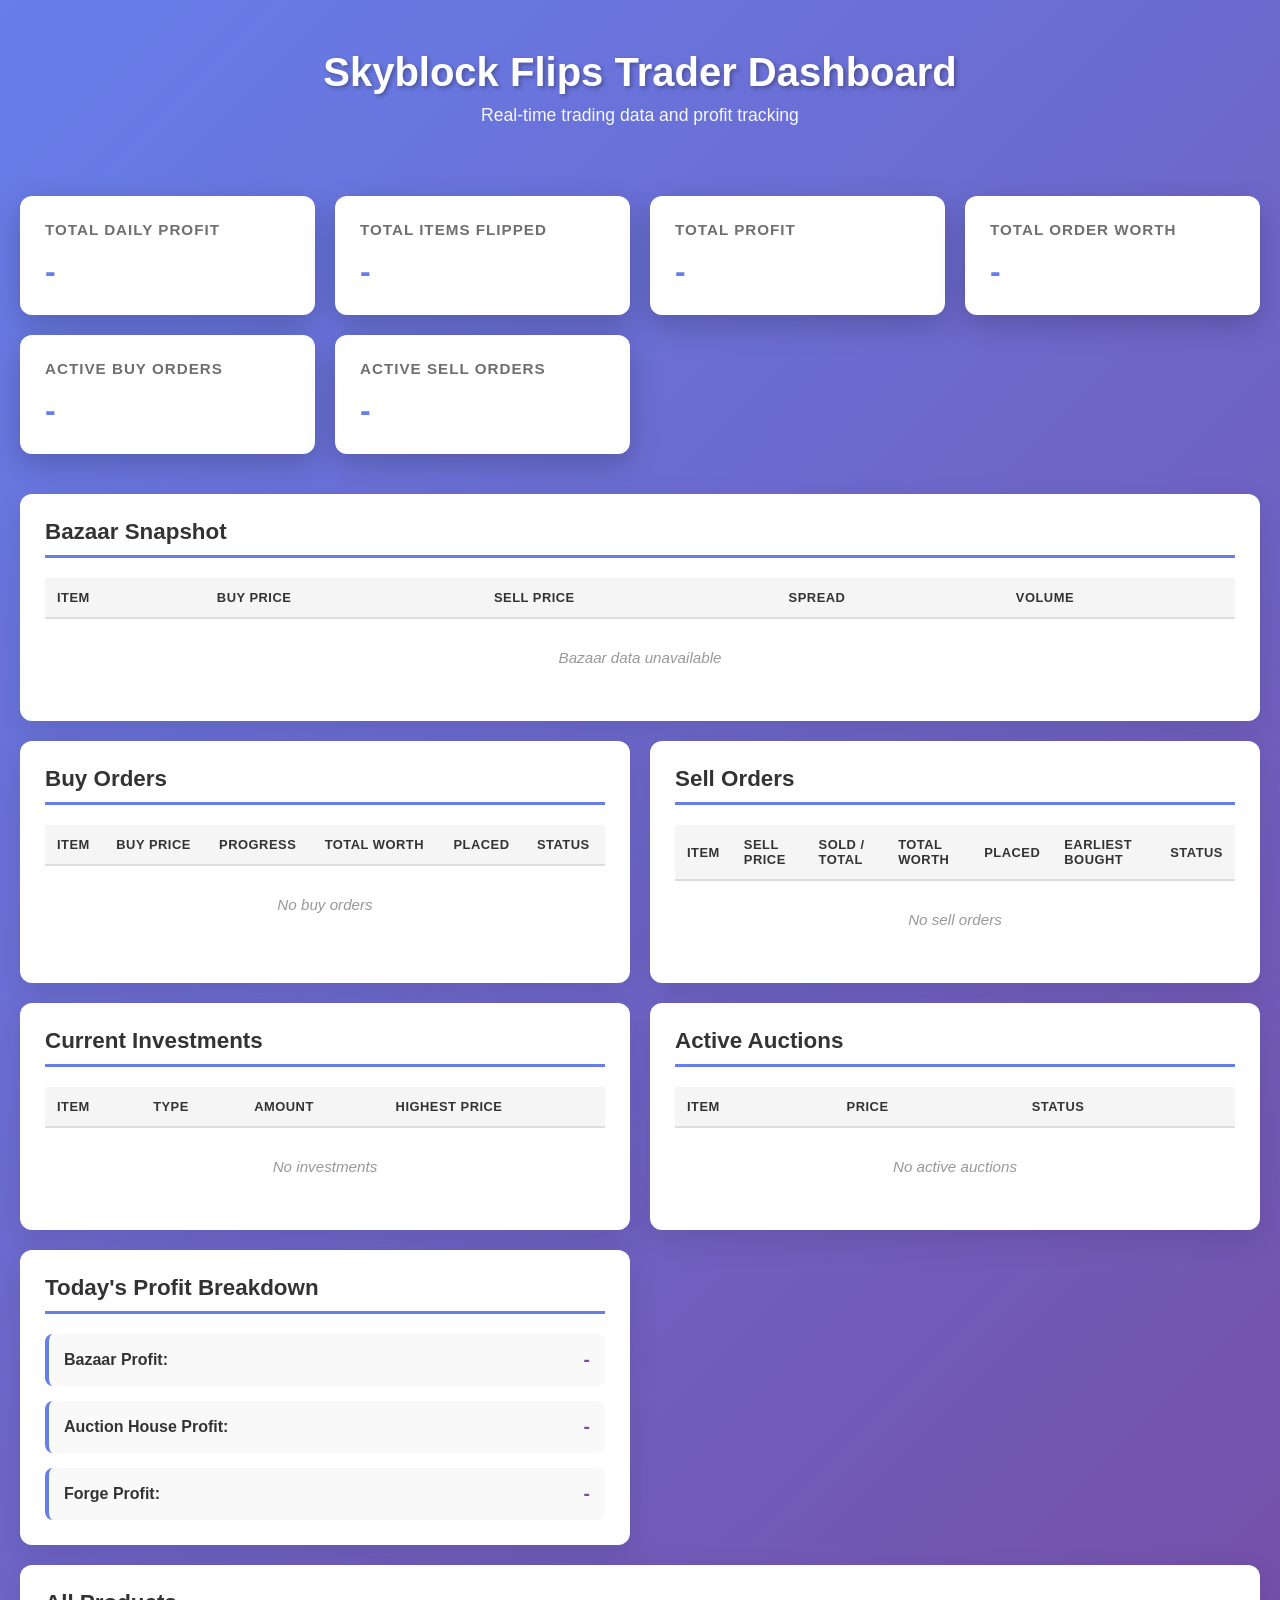
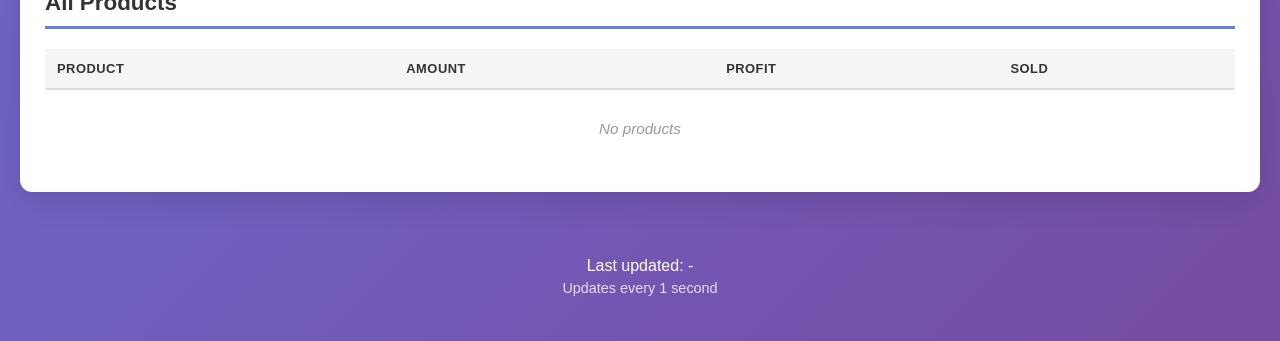
==== frontend/index.html @ bc02139c "Disabled the http-client, not sure what it does yet Updated the produt list to be more accurate Chan" ====
<!DOCTYPE html>
<html lang="en">
<head>
    <meta charset="UTF-8">
    <meta name="viewport" content="width=device-width, initial-scale=1.0">
    <title>Skyblock Flips - Trader Dashboard</title>
    <link rel="stylesheet" href="style.css">
</head>
<body>
    <div class="container">
        <header>
            <h1>Skyblock Flips Trader Dashboard</h1>
            <p class="subtitle">Real-time trading data and profit tracking</p>
        </header>

        <div class="stats-grid">
            <div class="stat-card">
                <h3>Total Daily Profit</h3>
                <p class="stat-value" id="totalDailyProfit">-</p>
            </div>
            <div class="stat-card">
                <h3>Total Items Flipped</h3>
                <p class="stat-value" id="totalFlipped">-</p>
            </div>
            <div class="stat-card">
                <h3>Total Profit</h3>
                <p class="stat-value" id="totalProfit">-</p>
            </div>
            <div class="stat-card">
                <h3>Total Order Worth</h3>
                <p class="stat-value" id="totalOrderWorth">-</p>
            </div>
            <div class="stat-card">
                <h3>Active Buy Orders</h3>
                <p class="stat-value" id="activeBuyOrders">-</p>
            </div>
            <div class="stat-card">
                <h3>Active Sell Orders</h3>
                <p class="stat-value" id="activeSellOrders">-</p>
            </div>
        </div>

        <section class="dashboard-section full-width bazaar-snapshot-section">
            <h2>Bazaar Snapshot</h2>
            <div class="table-container">
                <table id="bazaarSnapshotTable">
                    <thead>
                        <tr>
                            <th>Item</th>
                            <th>Buy Price</th>
                            <th>Sell Price</th>
                            <th>Spread</th>
                            <th>Volume</th>
                        </tr>
                    </thead>
                    <tbody id="bazaarSnapshotBody">
                        <tr><td colspan="5" class="empty">Bazaar data unavailable</td></tr>
                    </tbody>
                </table>
            </div>
        </section>

        <div class="dashboard-grid">
            <!-- Buy Orders Section -->
            <section class="dashboard-section">
                <h2>Buy Orders</h2>
                <div class="table-container">
                    <table id="buyOrdersTable">
                        <thead>
                            <tr>
                                <th>Item</th>
                                <th>Buy Price</th>
                                <th>Progress</th>
                                <th>Total Worth</th>
                                <th>Placed</th>
                                <th>Status</th>
                            </tr>
                        </thead>
                        <tbody id="buyOrdersBody">
                            <tr><td colspan="6" class="empty">No buy orders</td></tr>
                        </tbody>
                    </table>
                </div>
            </section>

            <!-- Sell Orders Section -->
            <section class="dashboard-section">
                <h2>Sell Orders</h2>
                <div class="table-container">
                    <table id="sellOrdersTable">
                        <thead>
                            <tr>
                                <th>Item</th>
                                <th>Sell Price</th>
                                <th>Sold / Total</th>
                                <th>Total Worth</th>
                                <th>Placed</th>
                                <th>Earliest Bought</th>
                                <th>Status</th>
                            </tr>
                        </thead>
                        <tbody id="sellOrdersBody">
                            <tr><td colspan="7" class="empty">No sell orders</td></tr>
                        </tbody>
                    </table>
                </div>
            </section>

            <!-- Investments Section -->
            <section class="dashboard-section">
                <h2>Current Investments</h2>
                <div class="table-container">
                    <table id="investmentsTable">
                        <thead>
                            <tr>
                                <th>Item</th>
                                <th>Type</th>
                                <th>Amount</th>
                                <th>Highest Price</th>
                            </tr>
                        </thead>
                        <tbody id="investmentsBody">
                            <tr><td colspan="4" class="empty">No investments</td></tr>
                        </tbody>
                    </table>
                </div>
            </section>

            <!-- Active Auctions Section -->
            <section class="dashboard-section">
                <h2>Active Auctions</h2>
                <div class="table-container">
                    <table id="auctionsTable">
                        <thead>
                            <tr>
                                <th>Item</th>
                                <th>Price</th>
                                <th>Status</th>
                            </tr>
                        </thead>
                        <tbody id="auctionsBody">
                            <tr><td colspan="3" class="empty">No active auctions</td></tr>
                        </tbody>
                    </table>
                </div>
            </section>

            <!-- Daily Profits Section -->
            <section class="dashboard-section">
                <h2>Today's Profit Breakdown</h2>
                <div class="profit-breakdown">
                    <div class="profit-item">
                        <span class="label">Bazaar Profit:</span>
                        <span class="value" id="bazaarProfit">-</span>
                    </div>
                    <div class="profit-item">
                        <span class="label">Auction House Profit:</span>
                        <span class="value" id="auctionProfit">-</span>
                    </div>
                    <div class="profit-item">
                        <span class="label">Forge Profit:</span>
                        <span class="value" id="forgeProfit">-</span>
                    </div>
                </div>
            </section>

            <!-- All Products Section -->
            <section class="dashboard-section full-width">
                <h2>All Products</h2>
                <div class="table-container">
                    <table id="productsTable">
                        <thead>
                            <tr>
                                <th>Product</th>
                                <th>Amount</th>
                                <th>Profit</th>
                                <th>Sold</th>
                            </tr>
                        </thead>
                        <tbody id="productsBody">
                            <tr><td colspan="4" class="empty">No products</td></tr>
                        </tbody>
                    </table>
                </div>
            </section>
        </div>

        <footer>
            <p>Last updated: <span id="lastUpdate">-</span></p>
            <p class="update-info">Updates every 1 second</p>
        </footer>
    </div>

    <script src="script.js"></script>
</body>
</html>
---- frontend/style.css ----
* {
    margin: 0;
    padding: 0;
    box-sizing: border-box;
}

body {
    font-family: 'Segoe UI', Tahoma, Geneva, Verdana, sans-serif;
    background: linear-gradient(135deg, #667eea 0%, #764ba2 100%);
    min-height: 100vh;
    padding: 20px;
}

.container {
    max-width: 1400px;
    margin: 0 auto;
}

header {
    text-align: center;
    color: white;
    margin-bottom: 40px;
    padding: 30px 0;
}

header h1 {
    font-size: 2.5em;
    margin-bottom: 10px;
    text-shadow: 2px 2px 4px rgba(0, 0, 0, 0.3);
}

.subtitle {
    font-size: 1.1em;
    opacity: 0.95;
}

/* Stats Grid */
.stats-grid {
    display: grid;
    grid-template-columns: repeat(auto-fit, minmax(250px, 1fr));
    gap: 20px;
    margin-bottom: 40px;
}

.stat-card {
    background: white;
    border-radius: 12px;
    padding: 25px;
    box-shadow: 0 10px 30px rgba(0, 0, 0, 0.2);
    transition: transform 0.3s ease, box-shadow 0.3s ease;
}

.stat-card:hover {
    transform: translateY(-5px);
    box-shadow: 0 15px 40px rgba(0, 0, 0, 0.3);
}

.stat-card h3 {
    color: #333;
    font-size: 0.95em;
    text-transform: uppercase;
    letter-spacing: 1px;
    margin-bottom: 15px;
    opacity: 0.7;
}

.stat-value {
    font-size: 2em;
    font-weight: bold;
    color: #667eea;
}

/* Dashboard Grid */
.dashboard-grid {
    display: grid;
    grid-template-columns: repeat(auto-fit, minmax(500px, 1fr));
    gap: 20px;
    margin-bottom: 40px;
}

.dashboard-section {
    background: white;
    border-radius: 12px;
    padding: 25px;
    box-shadow: 0 10px 30px rgba(0, 0, 0, 0.1);
}

.dashboard-section.full-width {
    grid-column: 1 / -1;
}

.bazaar-snapshot-section {
    margin-bottom: 20px;
}

.dashboard-section h2 {
    color: #333;
    margin-bottom: 20px;
    font-size: 1.4em;
    border-bottom: 3px solid #667eea;
    padding-bottom: 10px;
}

/* Tables */
.table-container {
    overflow-x: auto;
}

table {
    width: 100%;
    border-collapse: collapse;
    font-size: 0.95em;
}

thead {
    background: #f5f5f5;
    border-bottom: 2px solid #ddd;
}

th {
    padding: 12px;
    text-align: left;
    font-weight: 600;
    color: #333;
    text-transform: uppercase;
    font-size: 0.85em;
    letter-spacing: 0.5px;
}

td {
    padding: 12px;
    border-bottom: 1px solid #eee;
    color: #555;
}

.sell-order-row td:first-child {
    white-space: nowrap;
}

.expand-button {
    border: none;
    background: #eef2ff;
    color: #3f51b5;
    border-radius: 999px;
    width: 28px;
    height: 28px;
    margin-right: 8px;
    cursor: pointer;
    font-size: 0.95em;
    line-height: 1;
    vertical-align: middle;
}

.sell-order-details-row td {
    background: #fafafa;
    padding: 0 12px 16px;
}

.sell-order-details {
    border: 1px solid #e6e6e6;
    border-radius: 10px;
    padding: 16px;
    margin-top: 8px;
    background: white;
}

.sell-order-details h4 {
    margin-bottom: 12px;
    color: #333;
    font-size: 1em;
}

.sub-orders-table {
    width: 100%;
    border-collapse: collapse;
    font-size: 0.9em;
}

.sub-orders-table th {
    background: #f5f5f5;
}

.sub-orders-table td,
.sub-orders-table th {
    padding: 10px;
    border-bottom: 1px solid #eee;
}

.sub-orders-table tbody tr:hover {
    background: #fcfcfc;
}

tbody tr:hover {
    background: #f9f9f9;
}

tbody tr:last-child td {
    border-bottom: none;
}

td.empty {
    text-align: center;
    color: #999;
    font-style: italic;
    padding: 30px 12px;
}

/* Profit Breakdown */
.profit-breakdown {
    display: flex;
    flex-direction: column;
    gap: 15px;
}

.profit-item {
    display: flex;
    justify-content: space-between;
    align-items: center;
    padding: 15px;
    background: #f9f9f9;
    border-radius: 8px;
    border-left: 4px solid #667eea;
}

.profit-item .label {
    font-weight: 600;
    color: #333;
}

.profit-item .value {
    font-size: 1.2em;
    font-weight: bold;
    color: #764ba2;
}

/* Footer */
footer {
    text-align: center;
    color: white;
    padding: 20px;
    margin-top: 40px;
}

footer p {
    margin: 5px 0;
}

.update-info {
    font-size: 0.9em;
    opacity: 0.8;
}

/* Responsive Design */
@media (max-width: 768px) {
    header h1 {
        font-size: 1.8em;
    }

    .dashboard-grid {
        grid-template-columns: 1fr;
    }

    .stats-grid {
        grid-template-columns: 1fr;
    }

    table {
        font-size: 0.85em;
    }

    th, td {
        padding: 8px;
    }

    .profit-item {
        flex-direction: column;
        align-items: flex-start;
        gap: 8px;
    }
}

/* Status Badges */
.status-badge {
    display: inline-block;
    padding: 4px 12px;
    border-radius: 20px;
    font-size: 0.85em;
    font-weight: 600;
}

.status-filled {
    background: #4caf50;
    color: white;
}

.status-partial {
    background: #ff9800;
    color: white;
}

.status-pending {
    background: #2196f3;
    color: white;
}

.status-claimed {
    background: #9e9e9e;
    color: white;
}

.status-active {
    background: #ff9800;
    color: white;
}

.status-filled {
    background: #4caf50;
    color: white;
}

/* Number Formatting */
.profit-positive {
    color: #4caf50;
    font-weight: bold;
}

.profit-negative {
    color: #f44336;
    font-weight: bold;
}
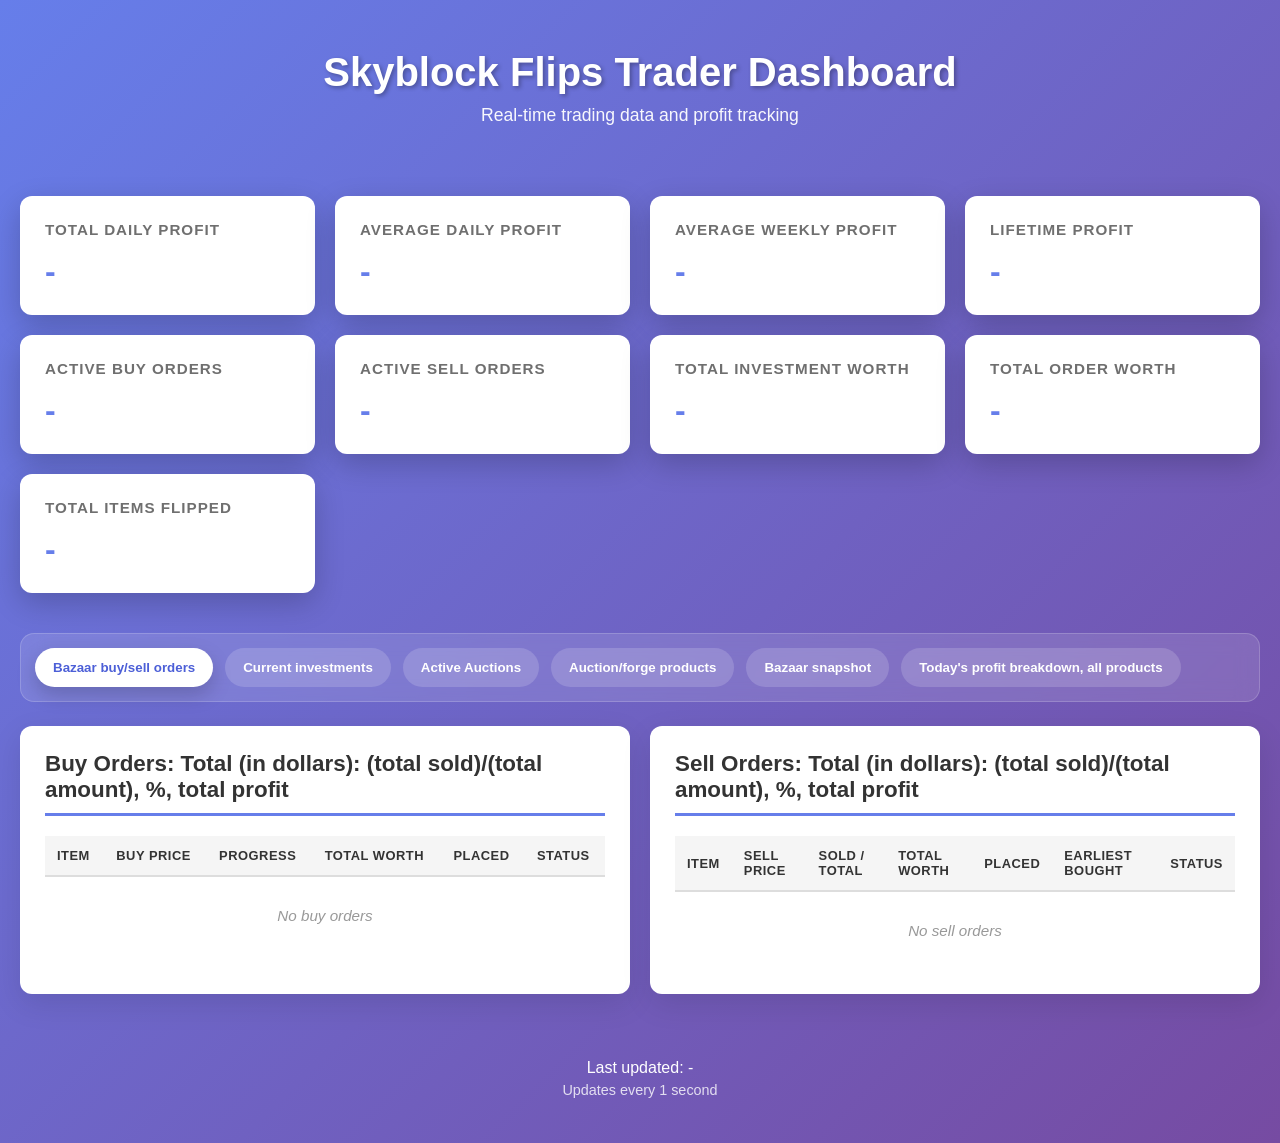
==== commit 277b848a: "Fixed the finding for a sell order upon claiming Added a new place to track Auction house Added new " ====
--- a/frontend/index.html
+++ b/frontend/index.html
@@ -19,28 +19,49 @@
                 <p class="stat-value" id="totalDailyProfit">-</p>
             </div>
             <div class="stat-card">
+                <h3>Average Daily Profit</h3>
+                <p class="stat-value" id="averageDailyProfit">-</p>
+            </div>
+            <div class="stat-card">
+                <h3>Average Weekly Profit</h3>
+                <p class="stat-value" id="averageWeeklyProfit">-</p>
+            </div>
+            <div class="stat-card">
+                <h3>Lifetime Profit</h3>
+                <p class="stat-value" id="lifetimeProfit">-</p>
+            </div>
+            <div class="stat-card">
+                <h3>Active Buy Orders</h3>
+                <p class="stat-value" id="activeBuyOrders">-</p>
+            </div>
+            <div class="stat-card">
+                <h3>Active Sell Orders</h3>
+                <p class="stat-value" id="activeSellOrders">-</p>
+            </div>
+            <div class="stat-card">
+                <h3>Total Investment Worth</h3>
+                <p class="stat-value" id="totalInvestmentWorth">-</p>
+            </div>
+            <div class="stat-card">
+                <h3>Total Order Worth</h3>
+                <p class="stat-value" id="totalOrderWorth">-</p>
+            </div>
+            <div class="stat-card">
                 <h3>Total Items Flipped</h3>
                 <p class="stat-value" id="totalFlipped">-</p>
             </div>
-            <div class="stat-card">
-                <h3>Total Profit</h3>
-                <p class="stat-value" id="totalProfit">-</p>
-            </div>
-            <div class="stat-card">
-                <h3>Total Order Worth</h3>
-                <p class="stat-value" id="totalOrderWorth">-</p>
-            </div>
-            <div class="stat-card">
-                <h3>Active Buy Orders</h3>
-                <p class="stat-value" id="activeBuyOrders">-</p>
-            </div>
-            <div class="stat-card">
-                <h3>Active Sell Orders</h3>
-                <p class="stat-value" id="activeSellOrders">-</p>
-            </div>
         </div>
 
-        <section class="dashboard-section full-width bazaar-snapshot-section">
+        <div class="tab-bar" role="tablist" aria-label="Dashboard sections">
+            <button class="tab-button active" type="button" data-tab-target="bazaar-orders">Bazaar buy/sell orders</button>
+            <button class="tab-button" type="button" data-tab-target="investments">Current investments</button>
+            <button class="tab-button" type="button" data-tab-target="auctions">Active Auctions</button>
+            <button class="tab-button" type="button" data-tab-target="crafts">Auction/forge products</button>
+            <button class="tab-button" type="button" data-tab-target="snapshot">Bazaar snapshot</button>
+            <button class="tab-button" type="button" data-tab-target="profits">Today's profit breakdown, all products</button>
+        </div>
+
+        <section class="dashboard-section full-width bazaar-snapshot-section tab-panel active" data-tab-group="snapshot">
             <h2>Bazaar Snapshot</h2>
             <div class="table-container">
                 <table id="bazaarSnapshotTable">
@@ -62,8 +83,8 @@
 
         <div class="dashboard-grid">
             <!-- Buy Orders Section -->
-            <section class="dashboard-section">
-                <h2>Buy Orders</h2>
+            <section class="dashboard-section tab-panel active" data-tab-group="bazaar-orders">
+                <h2 id="buyOrdersTitle">Buy Orders: Total (in dollars): (total sold)/(total amount), %, total profit</h2>
                 <div class="table-container">
                     <table id="buyOrdersTable">
                         <thead>
@@ -84,8 +105,8 @@
             </section>
 
             <!-- Sell Orders Section -->
-            <section class="dashboard-section">
-                <h2>Sell Orders</h2>
+            <section class="dashboard-section tab-panel active" data-tab-group="bazaar-orders">
+                <h2 id="sellOrdersTitle">Sell Orders: Total (in dollars): (total sold)/(total amount), %, total profit</h2>
                 <div class="table-container">
                     <table id="sellOrdersTable">
                         <thead>
@@ -107,7 +128,7 @@
             </section>
 
             <!-- Investments Section -->
-            <section class="dashboard-section">
+            <section class="dashboard-section tab-panel" data-tab-group="investments">
                 <h2>Current Investments</h2>
                 <div class="table-container">
                     <table id="investmentsTable">
@@ -117,17 +138,21 @@
                                 <th>Type</th>
                                 <th>Amount</th>
                                 <th>Highest Price</th>
+                                <th>Current Sell Price</th>
+                                <th>Margin</th>
+                                <th>Current Profit</th>
+                                <th>Date Bought</th>
                             </tr>
                         </thead>
                         <tbody id="investmentsBody">
-                            <tr><td colspan="4" class="empty">No investments</td></tr>
+                            <tr><td colspan="8" class="empty">No investments</td></tr>
                         </tbody>
                     </table>
                 </div>
             </section>
 
             <!-- Active Auctions Section -->
-            <section class="dashboard-section">
+            <section class="dashboard-section tab-panel" data-tab-group="auctions">
                 <h2>Active Auctions</h2>
                 <div class="table-container">
                     <table id="auctionsTable">
@@ -145,8 +170,51 @@
                 </div>
             </section>
 
+            <!-- Auction Crafting Section -->
+            <section class="dashboard-section full-width tab-panel" data-tab-group="crafts">
+                <h2>Auction Products</h2>
+                <div class="table-container">
+                    <table id="auctionCraftsTable">
+                        <thead>
+                            <tr>
+                                <th>Item</th>
+                                <th>Buy Order (Insta Buy)</th>
+                                <th>Have Mats</th>
+                                <th>Market Value</th>
+                                <th>Margin</th>
+                            </tr>
+                        </thead>
+                        <tbody id="auctionCraftsBody">
+                            <tr><td colspan="7" class="empty">No auction products</td></tr>
+                        </tbody>
+                    </table>
+                </div>
+            </section>
+
+            <!-- Forge Crafting Section -->
+            <section class="dashboard-section full-width tab-panel" data-tab-group="crafts">
+                <h2>Forge Products</h2>
+                <div class="table-container">
+                    <table id="forgeCraftsTable">
+                        <thead>
+                            <tr>
+                                <th>Item</th>
+                                <th>Buy Order (Insta Buy)</th>
+                                <th>Have Mats</th>
+                                <th>Market Value</th>
+                                <th>Craft Time</th>
+                                <th>Margin</th>
+                            </tr>
+                        </thead>
+                        <tbody id="forgeCraftsBody">
+                            <tr><td colspan="7" class="empty">No forge products</td></tr>
+                        </tbody>
+                    </table>
+                </div>
+            </section>
+
             <!-- Daily Profits Section -->
-            <section class="dashboard-section">
+            <section class="dashboard-section tab-panel" data-tab-group="profits">
                 <h2>Today's Profit Breakdown</h2>
                 <div class="profit-breakdown">
                     <div class="profit-item">
@@ -165,7 +233,7 @@
             </section>
 
             <!-- All Products Section -->
-            <section class="dashboard-section full-width">
+            <section class="dashboard-section full-width tab-panel" data-tab-group="profits">
                 <h2>All Products</h2>
                 <div class="table-container">
                     <table id="productsTable">
--- a/frontend/style.css
+++ b/frontend/style.css
@@ -328,3 +328,62 @@
     color: #f44336;
     font-weight: bold;
 }
+
+.tab-bar {
+    display: flex;
+    flex-wrap: wrap;
+    gap: 12px;
+    margin: 0 0 24px;
+    padding: 14px;
+    background: rgba(255, 255, 255, 0.12);
+    border: 1px solid rgba(255, 255, 255, 0.18);
+    border-radius: 14px;
+    backdrop-filter: blur(10px);
+}
+
+.tab-button {
+    appearance: none;
+    border: none;
+    border-radius: 999px;
+    padding: 12px 18px;
+    background: rgba(255, 255, 255, 0.16);
+    color: white;
+    font-weight: 600;
+    cursor: pointer;
+    transition: transform 0.2s ease, background 0.2s ease, box-shadow 0.2s ease;
+}
+
+.tab-button:hover {
+    transform: translateY(-1px);
+    background: rgba(255, 255, 255, 0.24);
+}
+
+.tab-button.active {
+    background: white;
+    color: #4c5fd7;
+    box-shadow: 0 8px 20px rgba(0, 0, 0, 0.18);
+}
+
+.tab-panel {
+    display: none;
+}
+
+.tab-panel.active {
+    display: block;
+}
+
+.tab-panel.active.dashboard-section.full-width,
+.tab-panel.active.dashboard-section {
+    display: block;
+}
+
+@media (max-width: 768px) {
+    .tab-bar {
+        padding: 12px;
+    }
+
+    .tab-button {
+        width: 100%;
+        text-align: center;
+    }
+}
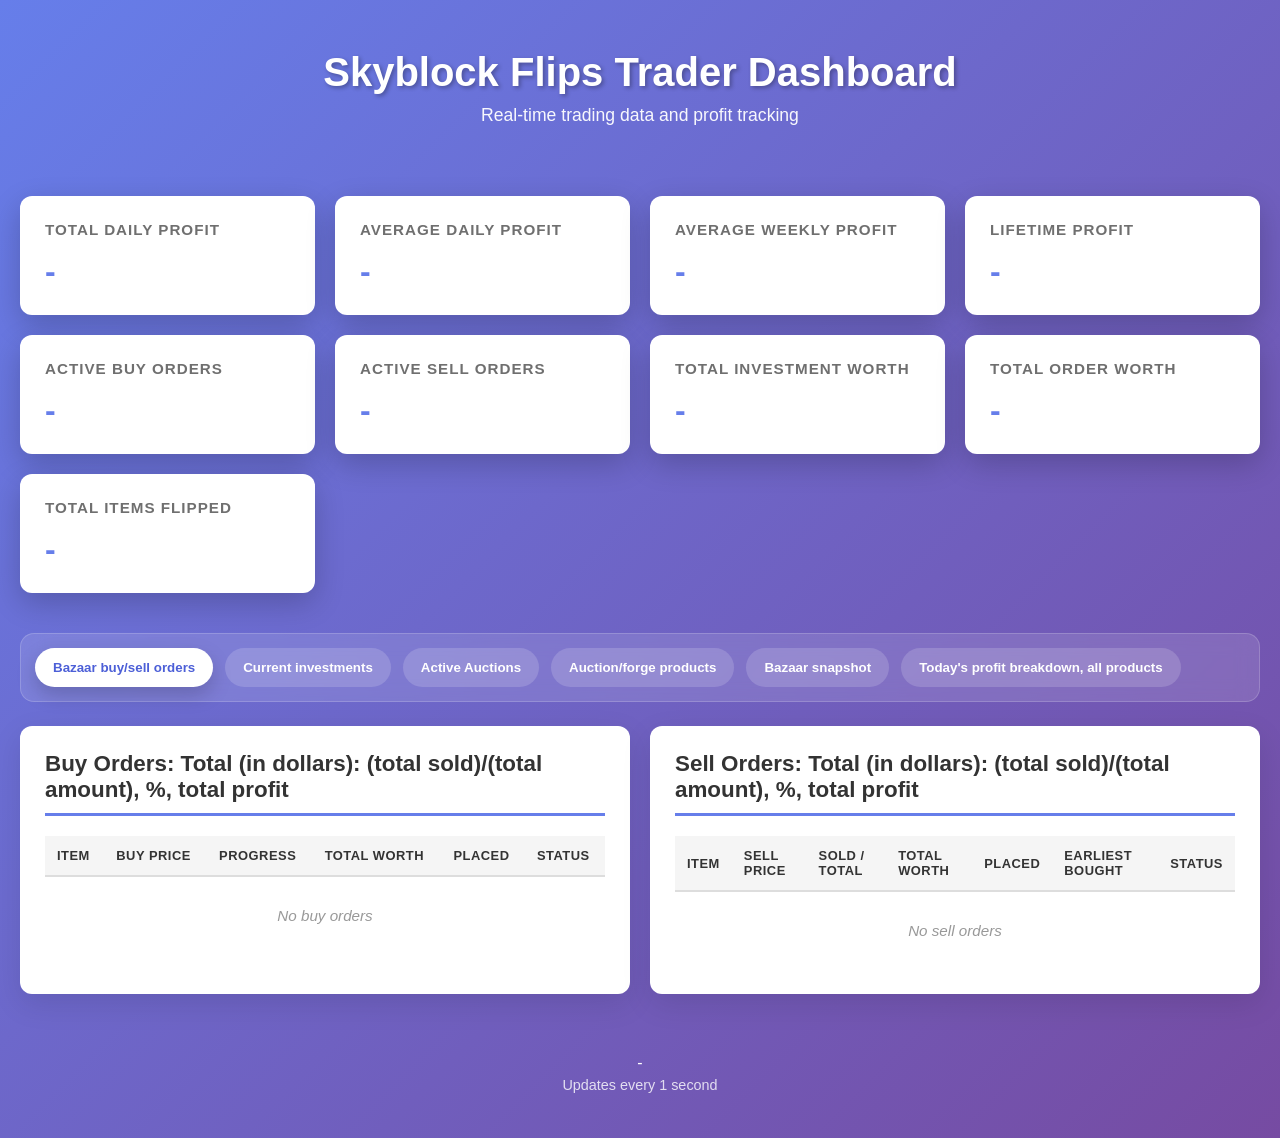
==== commit 76704e1d: "Changed how investments calc sell price for the tile Last updatd now includes bz and ah time updates" ====
--- a/frontend/index.html
+++ b/frontend/index.html
@@ -127,11 +127,11 @@
                 </div>
             </section>
 
-            <!-- Investments Section -->
+            <!-- Short-term Investments Section -->
             <section class="dashboard-section tab-panel" data-tab-group="investments">
-                <h2>Current Investments</h2>
-                <div class="table-container">
-                    <table id="investmentsTable">
+                <h2>Current Investments (Short-term)</h2>
+                <div class="table-container">
+                    <table id="shortermInvestmentsTable">
                         <thead>
                             <tr>
                                 <th>Item</th>
@@ -144,7 +144,31 @@
                                 <th>Date Bought</th>
                             </tr>
                         </thead>
-                        <tbody id="investmentsBody">
+                        <tbody id="shorttermInvestmentsBody">
+                            <tr><td colspan="8" class="empty">No investments</td></tr>
+                        </tbody>
+                    </table>
+                </div>
+            </section>
+
+            <!-- Long-term Investments Section -->
+            <section class="dashboard-section tab-panel" data-tab-group="investments">
+                <h2>Current Investments (Long-term)</h2>
+                <div class="table-container">
+                    <table id="longtermInvestmentsTable">
+                        <thead>
+                            <tr>
+                                <th>Item</th>
+                                <th>Type</th>
+                                <th>Amount</th>
+                                <th>Highest Price</th>
+                                <th>Current Sell Price</th>
+                                <th>Margin</th>
+                                <th>Current Profit</th>
+                                <th>Date Bought</th>
+                            </tr>
+                        </thead>
+                        <tbody id="longtermInvestmentsBody">
                             <tr><td colspan="8" class="empty">No investments</td></tr>
                         </tbody>
                     </table>
@@ -159,12 +183,15 @@
                         <thead>
                             <tr>
                                 <th>Item</th>
-                                <th>Price</th>
+                                <th>Current lBin</th>
+                                <th>Price Selling</th>
+                                <th>Cost</th>
+                                <th>Profit</th>
                                 <th>Status</th>
                             </tr>
                         </thead>
                         <tbody id="auctionsBody">
-                            <tr><td colspan="3" class="empty">No active auctions</td></tr>
+                            <tr><td colspan="6" class="empty">No active auctions</td></tr>
                         </tbody>
                     </table>
                 </div>
@@ -185,7 +212,7 @@
                             </tr>
                         </thead>
                         <tbody id="auctionCraftsBody">
-                            <tr><td colspan="7" class="empty">No auction products</td></tr>
+                            <tr><td colspan="5" class="empty">No auction products</td></tr>
                         </tbody>
                     </table>
                 </div>
@@ -207,7 +234,7 @@
                             </tr>
                         </thead>
                         <tbody id="forgeCraftsBody">
-                            <tr><td colspan="7" class="empty">No forge products</td></tr>
+                            <tr><td colspan="6" class="empty">No forge products</td></tr>
                         </tbody>
                     </table>
                 </div>
@@ -232,6 +259,27 @@
                 </div>
             </section>
 
+            <!-- Today's Products Sold Section -->
+            <section class="dashboard-section full-width tab-panel" data-tab-group="profits">
+                <h2>Today's Products Sold</h2>
+                <div class="table-container">
+                    <table id="todaysProductsTable">
+                        <thead>
+                            <tr>
+                                <th>Product</th>
+                                <th>Profit</th>
+                                <th>Sold</th>
+                                <th>Profit per Item</th>
+                                <th>Percent of Total Profit</th>
+                            </tr>
+                        </thead>
+                        <tbody id="todaysProductsBody">
+                            <tr><td colspan="5" class="empty">No products</td></tr>
+                        </tbody>
+                    </table>
+                </div>
+            </section>
+
             <!-- All Products Section -->
             <section class="dashboard-section full-width tab-panel" data-tab-group="profits">
                 <h2>All Products</h2>
@@ -240,13 +288,15 @@
                         <thead>
                             <tr>
                                 <th>Product</th>
-                                <th>Amount</th>
                                 <th>Profit</th>
                                 <th>Sold</th>
+                                <th>Profit per Item</th>
+                                <th>Percent of Total Profit</th>
+                                <th>Total Sell Orders</th>
                             </tr>
                         </thead>
                         <tbody id="productsBody">
-                            <tr><td colspan="4" class="empty">No products</td></tr>
+                            <tr><td colspan="6" class="empty">No products</td></tr>
                         </tbody>
                     </table>
                 </div>
@@ -254,7 +304,7 @@
         </div>
 
         <footer>
-            <p>Last updated: <span id="lastUpdate">-</span></p>
+            <span id="lastUpdate">-</span>
             <p class="update-info">Updates every 1 second</p>
         </footer>
     </div>
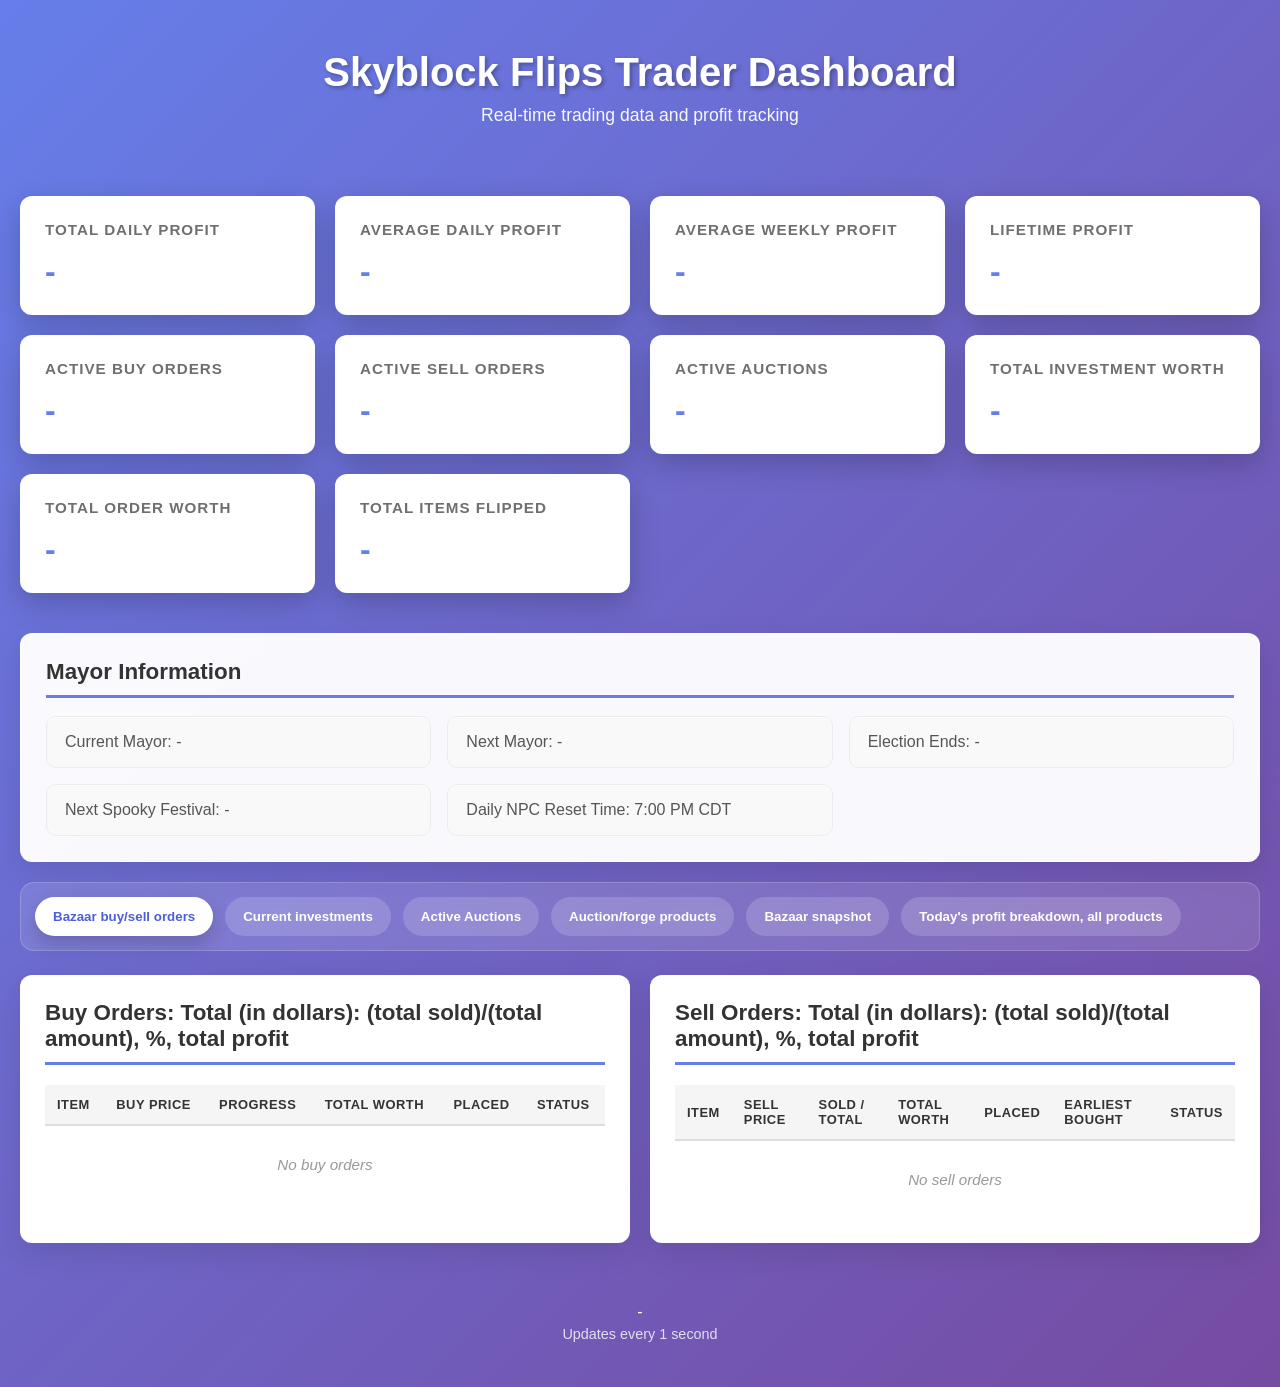
==== commit d45befd6: "Added another thing to nontrade messsages Added rounding into the price check for updating order fil" ====
--- a/frontend/index.html
+++ b/frontend/index.html
@@ -39,6 +39,10 @@
                 <p class="stat-value" id="activeSellOrders">-</p>
             </div>
             <div class="stat-card">
+                <h3>Active Auctions</h3>
+                <p class="stat-value" id="activeAuctions">-</p>
+            </div>
+            <div class="stat-card">
                 <h3>Total Investment Worth</h3>
                 <p class="stat-value" id="totalInvestmentWorth">-</p>
             </div>
@@ -49,6 +53,17 @@
             <div class="stat-card">
                 <h3>Total Items Flipped</h3>
                 <p class="stat-value" id="totalFlipped">-</p>
+            </div>
+        </div>
+
+        <div id="calendar" class="mayor-section">
+            <h2>Mayor Information</h2>
+            <div class="mayor-info">
+                <p>Current Mayor: -</p>
+                <p>Next Mayor: -</p>
+                <p>Election Ends: -</p>
+                <p>Next Spooky Festival: -</p>
+                <p>Daily NPC Reset Time: 7:00 PM CDT</p>
             </div>
         </div>
 
--- a/frontend/style.css
+++ b/frontend/style.css
@@ -386,4 +386,51 @@
         width: 100%;
         text-align: center;
     }
+}
+
+.mayor-section {
+    margin: 20px 0;
+    padding: 25px;
+    background: rgba(255, 255, 255, 0.96);
+    border-radius: 12px;
+    border: 1px solid rgba(255, 255, 255, 0.8);
+    box-shadow: 0 10px 30px rgba(0, 0, 0, 0.1);
+    backdrop-filter: blur(10px);
+}
+
+.mayor-section h2 {
+    color: #333;
+    margin-bottom: 18px;
+    font-size: 1.4em;
+    border-bottom: 3px solid #667eea;
+    padding-bottom: 10px;
+}
+
+.mayor-info {
+    display: grid;
+    grid-template-columns: repeat(3, minmax(0, 1fr));
+    gap: 16px;
+}
+
+.mayor-info p {
+    margin: 0;
+    padding: 16px 18px;
+    background: #f9f9f9;
+    border: 1px solid #ececec;
+    border-radius: 10px;
+    color: #555;
+    font-weight: 500;
+    box-shadow: inset 0 1px 0 rgba(255, 255, 255, 0.8);
+}
+
+@media (max-width: 1100px) {
+    .mayor-info {
+        grid-template-columns: repeat(2, minmax(0, 1fr));
+    }
+}
+
+@media (max-width: 768px) {
+    .mayor-info {
+        grid-template-columns: 1fr;
+    }
 }
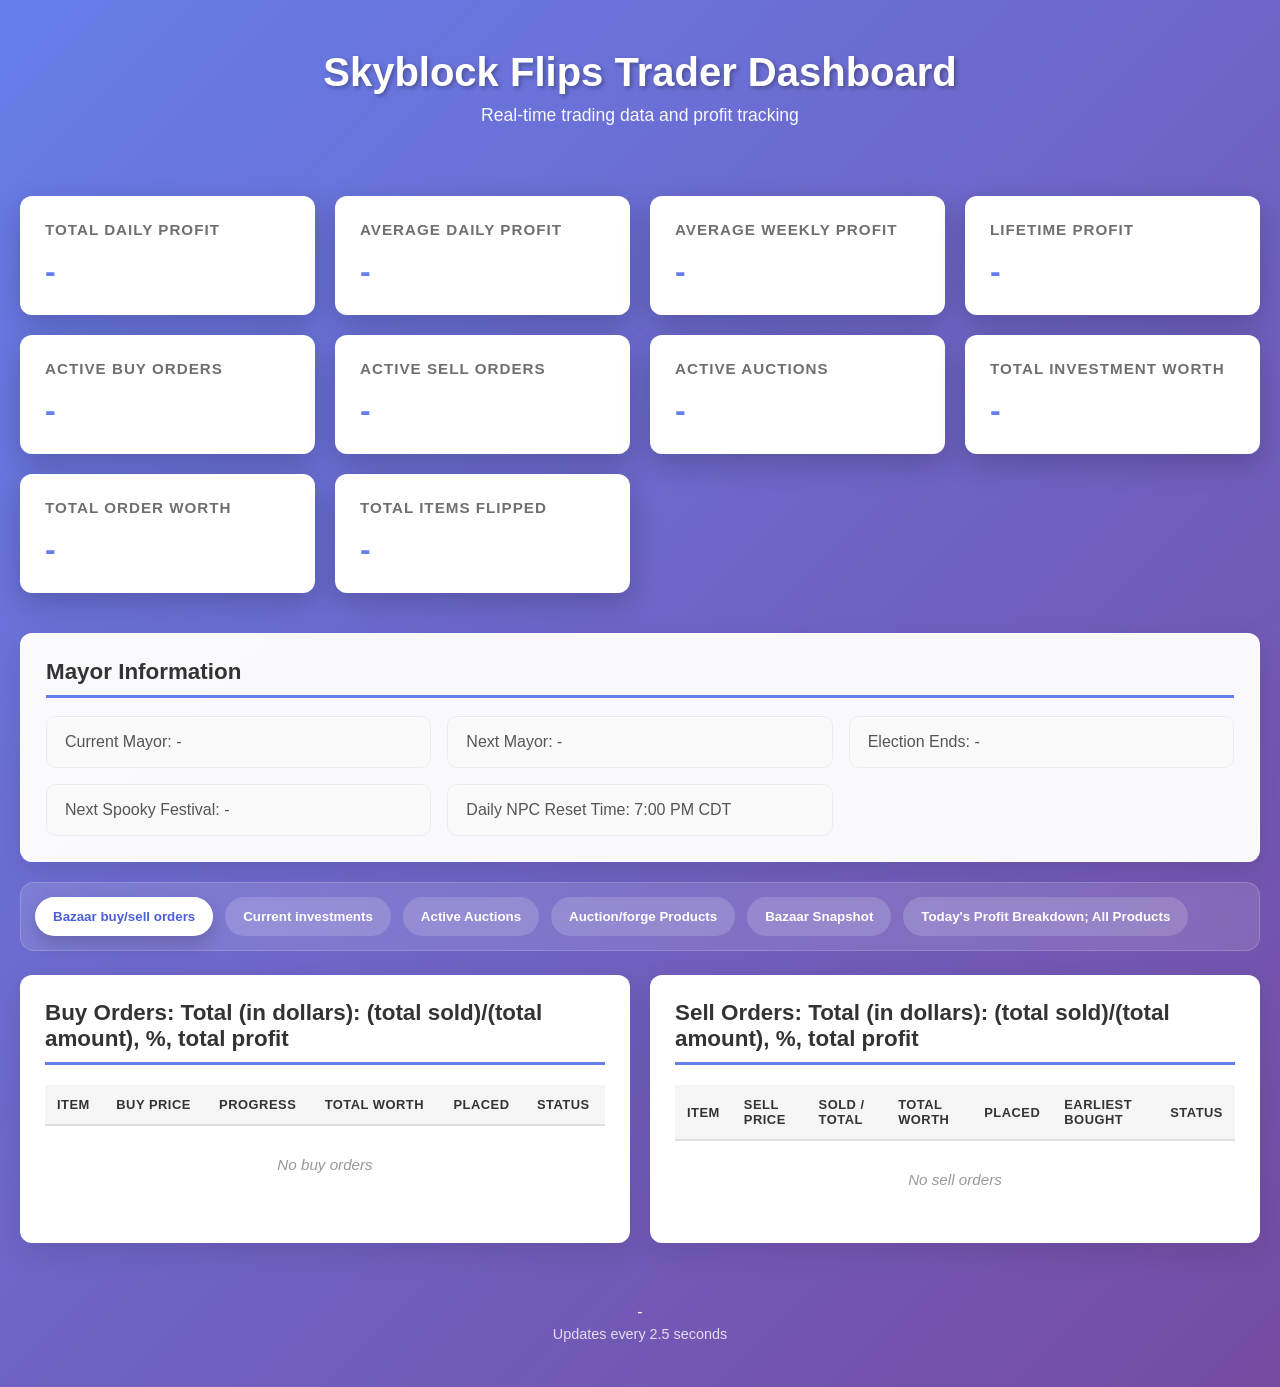
==== commit c1f99043: "changelog.txt" ====
--- a/frontend/index.html
+++ b/frontend/index.html
@@ -71,9 +71,9 @@
             <button class="tab-button active" type="button" data-tab-target="bazaar-orders">Bazaar buy/sell orders</button>
             <button class="tab-button" type="button" data-tab-target="investments">Current investments</button>
             <button class="tab-button" type="button" data-tab-target="auctions">Active Auctions</button>
-            <button class="tab-button" type="button" data-tab-target="crafts">Auction/forge products</button>
-            <button class="tab-button" type="button" data-tab-target="snapshot">Bazaar snapshot</button>
-            <button class="tab-button" type="button" data-tab-target="profits">Today's profit breakdown, all products</button>
+            <button class="tab-button" type="button" data-tab-target="crafts">Auction/forge Products</button>
+            <button class="tab-button" type="button" data-tab-target="snapshot">Bazaar Snapshot</button>
+            <button class="tab-button" type="button" data-tab-target="profits">Today's Profit Breakdown; All Products</button>
         </div>
 
         <section class="dashboard-section full-width bazaar-snapshot-section tab-panel active" data-tab-group="snapshot">
@@ -157,10 +157,11 @@
                                 <th>Margin</th>
                                 <th>Current Profit</th>
                                 <th>Date Bought</th>
+                                <th>Delete</th>
                             </tr>
                         </thead>
                         <tbody id="shorttermInvestmentsBody">
-                            <tr><td colspan="8" class="empty">No investments</td></tr>
+                                <tr><td colspan="9" class="empty">No investments</td></tr>
                         </tbody>
                     </table>
                 </div>
@@ -181,10 +182,11 @@
                                 <th>Margin</th>
                                 <th>Current Profit</th>
                                 <th>Date Bought</th>
+                                <th>Delete</th>
                             </tr>
                         </thead>
                         <tbody id="longtermInvestmentsBody">
-                            <tr><td colspan="8" class="empty">No investments</td></tr>
+                                <tr><td colspan="9" class="empty">No investments</td></tr>
                         </tbody>
                     </table>
                 </div>
@@ -201,7 +203,7 @@
                                 <th>Current lBin</th>
                                 <th>Price Selling</th>
                                 <th>Cost</th>
-                                <th>Profit</th>
+                                <th>Profit (if relisted)</th>
                                 <th>Status</th>
                             </tr>
                         </thead>
@@ -223,7 +225,7 @@
                                 <th>Buy Order (Insta Buy)</th>
                                 <th>Have Mats</th>
                                 <th>Market Value</th>
-                                <th>Margin</th>
+                                <th>Margin (Insta Buy)</th>
                             </tr>
                         </thead>
                         <tbody id="auctionCraftsBody">
@@ -245,7 +247,7 @@
                                 <th>Have Mats</th>
                                 <th>Market Value</th>
                                 <th>Craft Time</th>
-                                <th>Margin</th>
+                                <th>Margin (Insta Buy)</th>
                             </tr>
                         </thead>
                         <tbody id="forgeCraftsBody">
@@ -256,7 +258,7 @@
             </section>
 
             <!-- Daily Profits Section -->
-            <section class="dashboard-section tab-panel" data-tab-group="profits">
+            <section class="dashboard-section full-width tab-panel" data-tab-group="profits">
                 <h2>Today's Profit Breakdown</h2>
                 <div class="profit-breakdown">
                     <div class="profit-item">
@@ -320,7 +322,7 @@
 
         <footer>
             <span id="lastUpdate">-</span>
-            <p class="update-info">Updates every 1 second</p>
+            <p class="update-info">Updates every 2.5 seconds</p>
         </footer>
     </div>
 
--- a/frontend/style.css
+++ b/frontend/style.css
@@ -329,6 +329,38 @@
     font-weight: bold;
 }
 
+.zero-buy-orders td {
+    color: #c62828;
+}
+
+.investment-delete-cell {
+    text-align: right;
+    white-space: nowrap;
+}
+
+.delete-investment-button {
+    appearance: none;
+    border: 1px solid rgba(198, 40, 40, 0.18);
+    background: #fdecec;
+    color: #c62828;
+    border-radius: 999px;
+    padding: 8px 14px;
+    font-weight: 700;
+    cursor: pointer;
+    transition: transform 0.2s ease, background 0.2s ease, box-shadow 0.2s ease;
+}
+
+.delete-investment-button:hover {
+    transform: translateY(-1px);
+    background: #fbd7d7;
+    box-shadow: 0 6px 16px rgba(198, 40, 40, 0.15);
+}
+
+.delete-investment-button:focus-visible {
+    outline: 2px solid #c62828;
+    outline-offset: 2px;
+}
+
 .tab-bar {
     display: flex;
     flex-wrap: wrap;
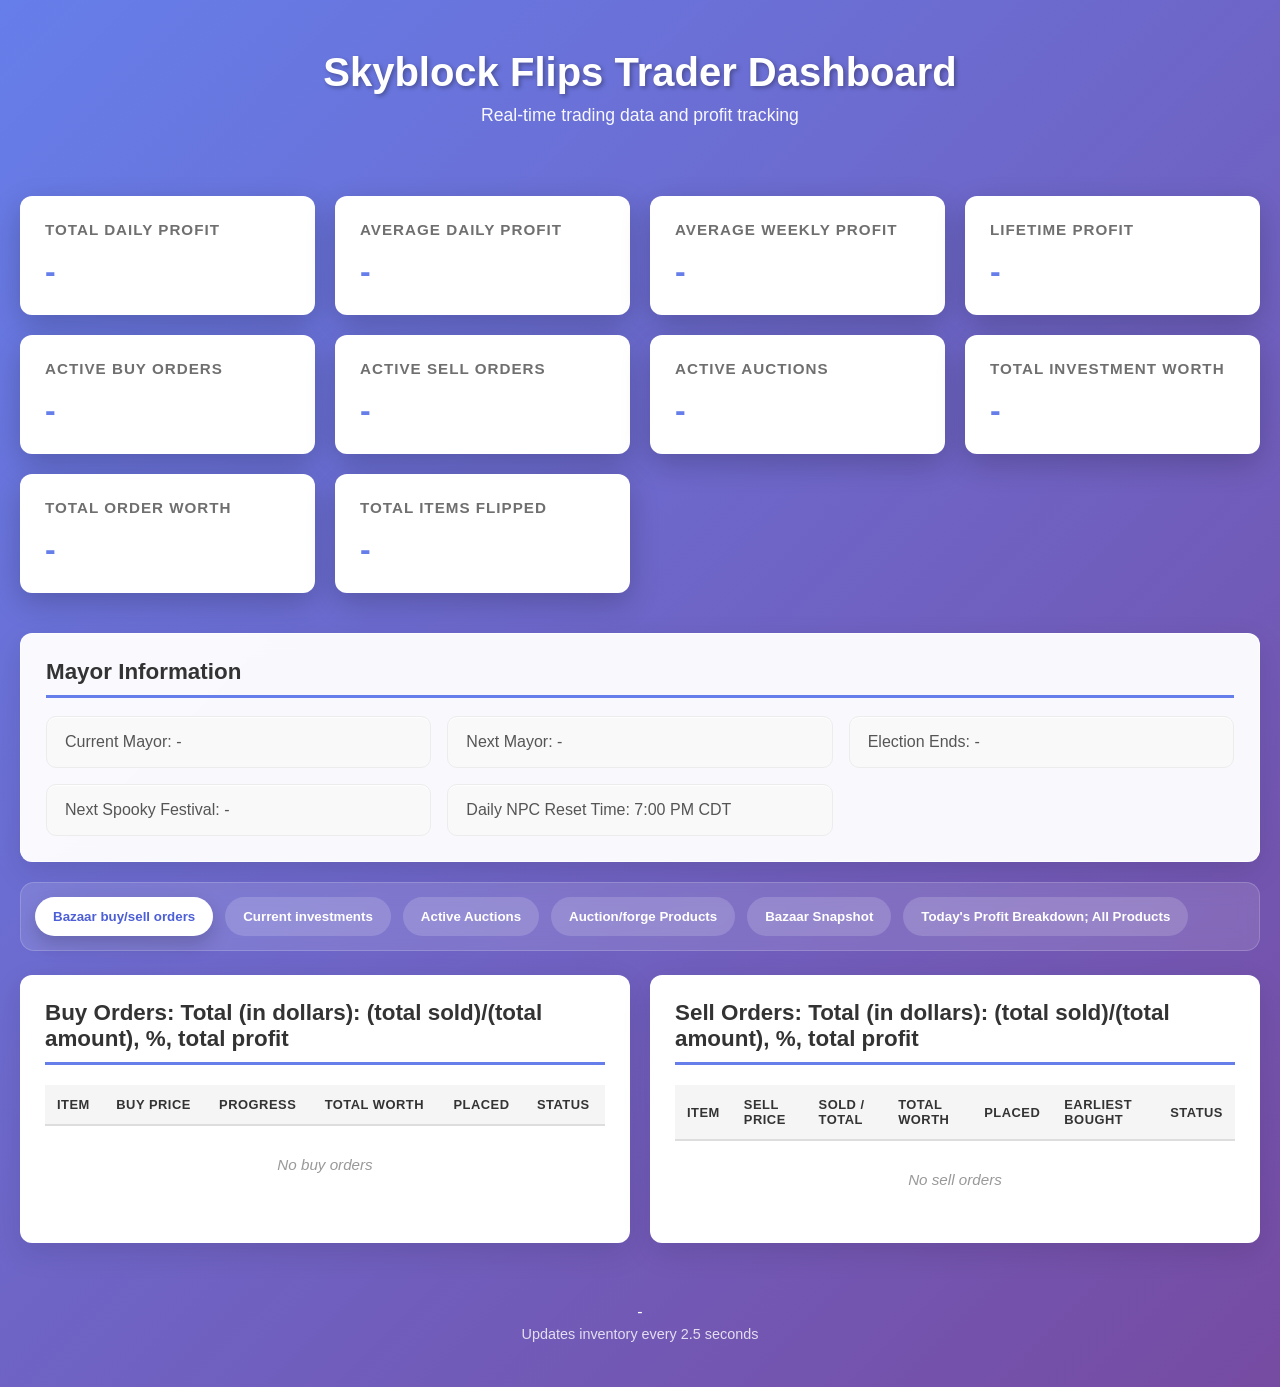
==== commit 84903c5e: "Added a system to reject auctions if they arent in the product list for tracking Added a file to get" ====
--- a/frontend/index.html
+++ b/frontend/index.html
@@ -322,7 +322,7 @@
 
         <footer>
             <span id="lastUpdate">-</span>
-            <p class="update-info">Updates every 2.5 seconds</p>
+            <p class="update-info">Updates inventory every 2.5 seconds</p>
         </footer>
     </div>
 
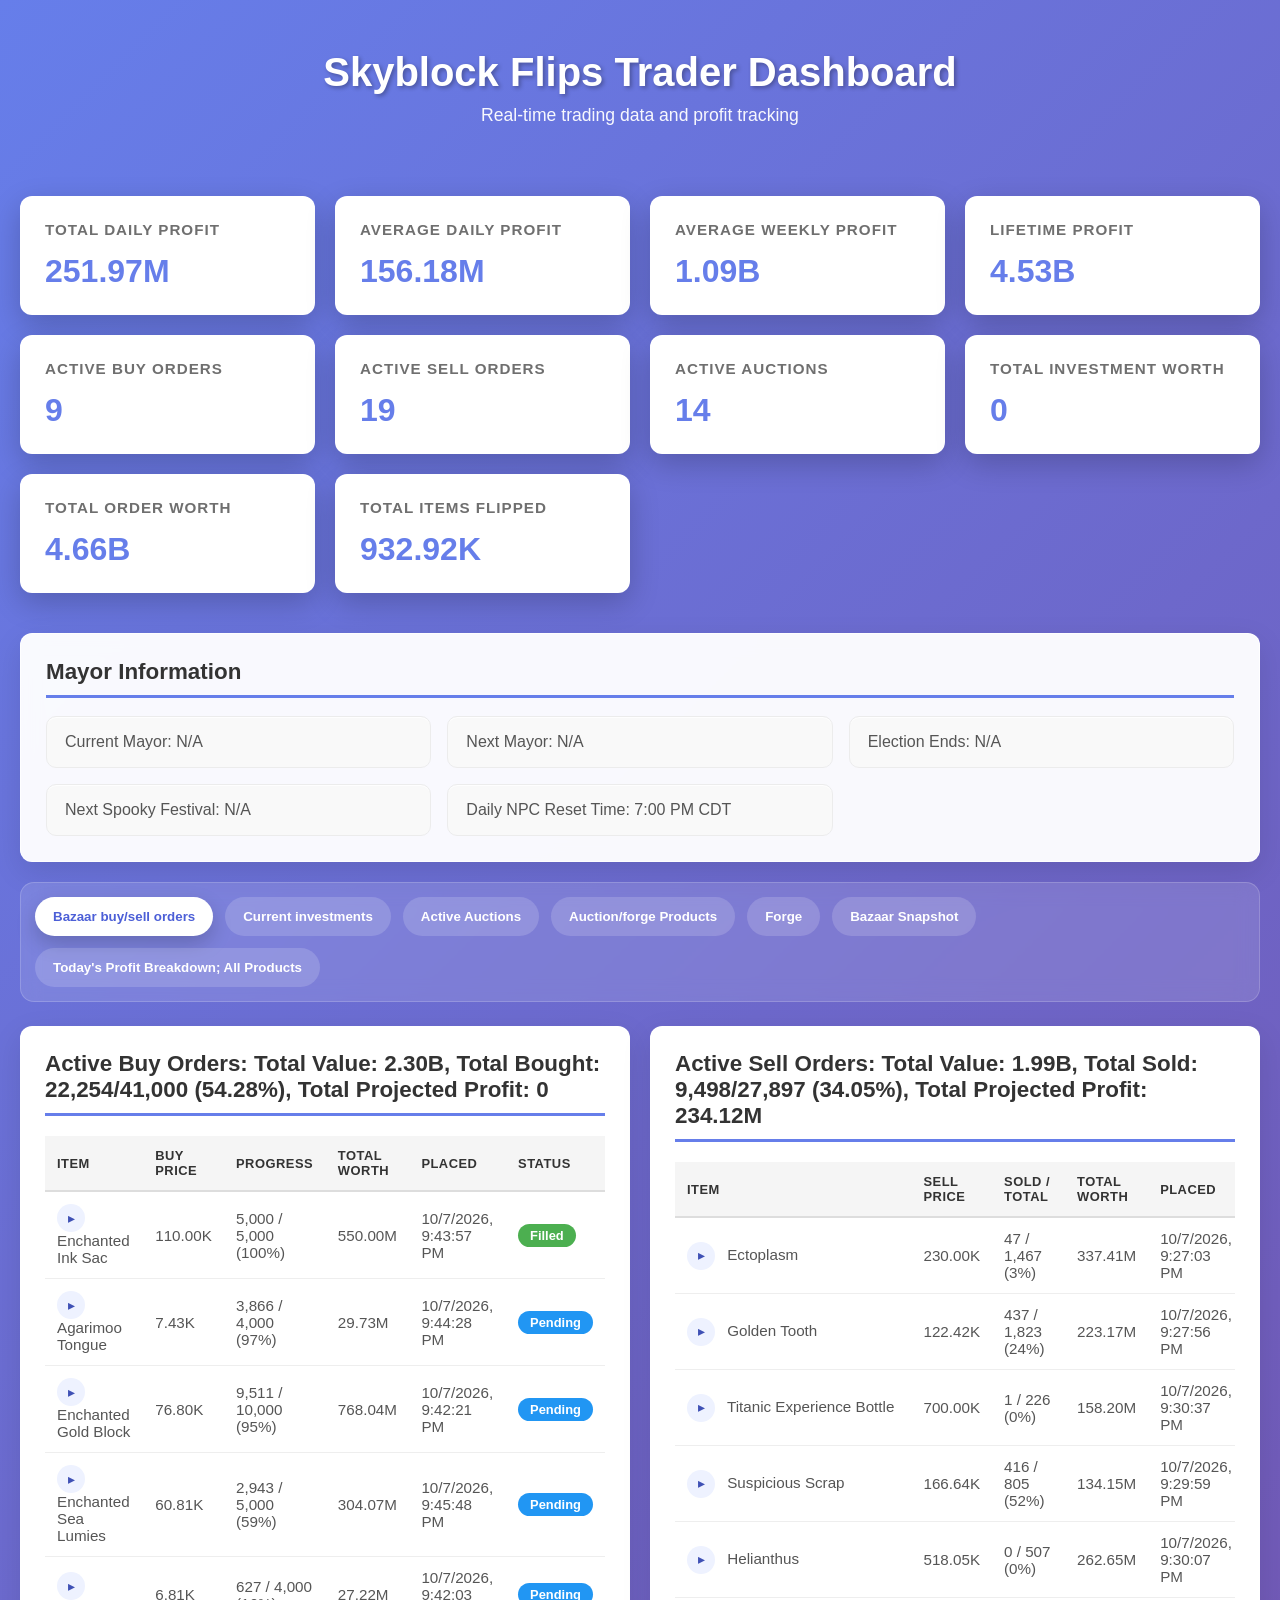
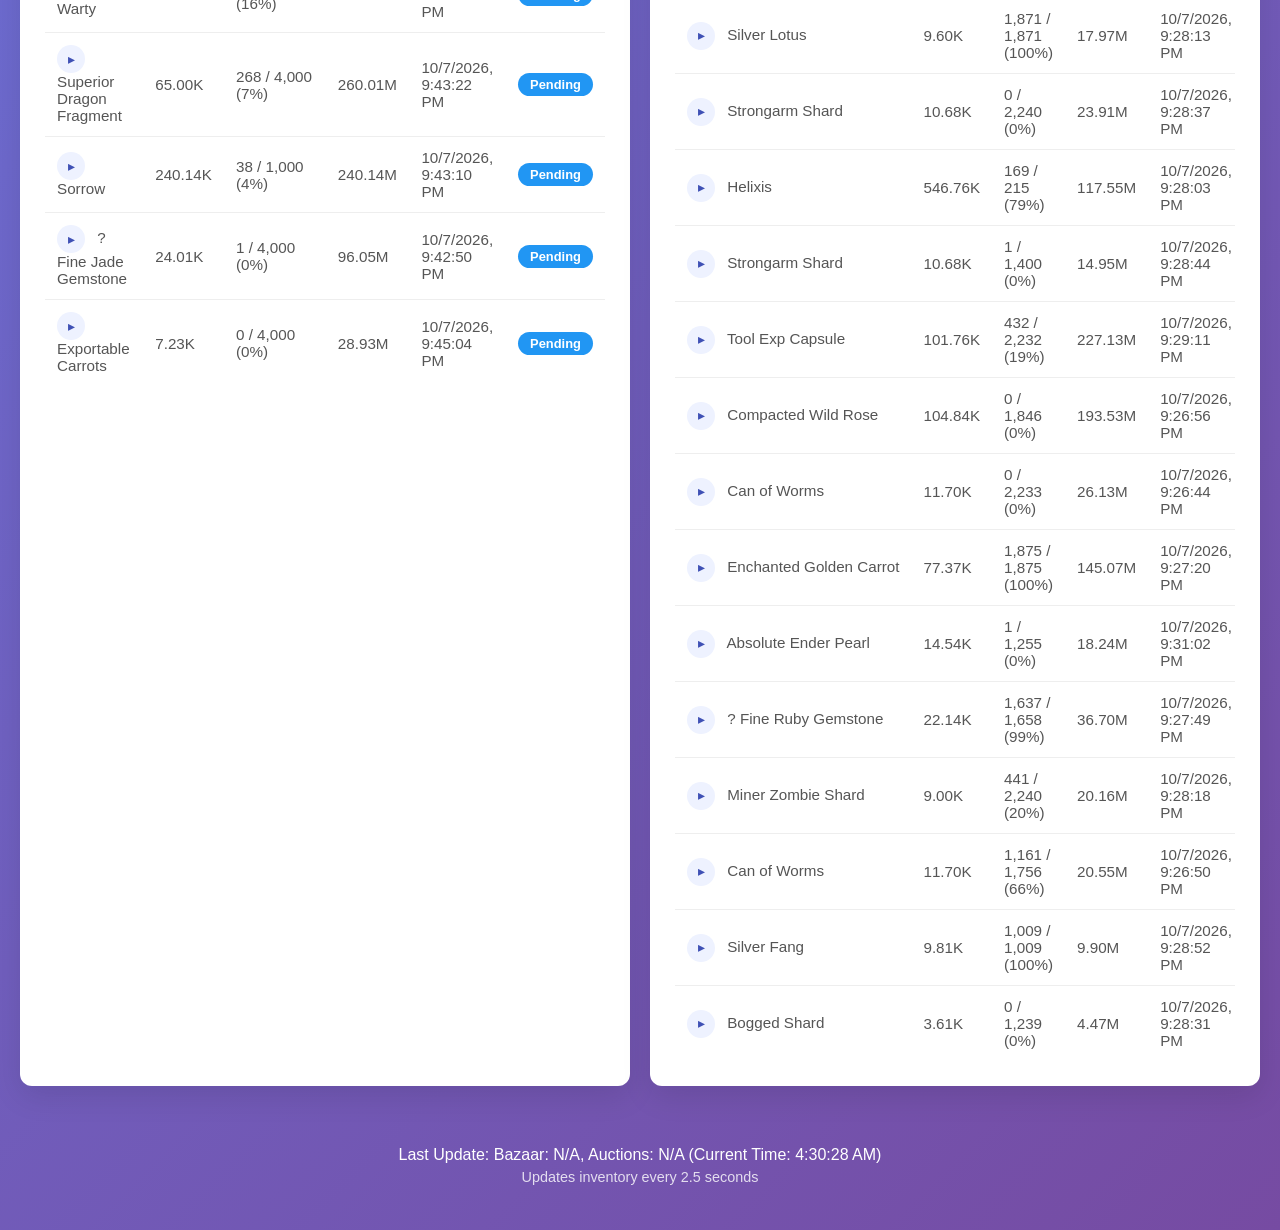
==== commit d7689e7a: "Catching some more dummy trade messages Fixed an error logging for partial sell amount error Fixing " ====
--- a/frontend/index.html
+++ b/frontend/index.html
@@ -72,6 +72,7 @@
             <button class="tab-button" type="button" data-tab-target="investments">Current investments</button>
             <button class="tab-button" type="button" data-tab-target="auctions">Active Auctions</button>
             <button class="tab-button" type="button" data-tab-target="crafts">Auction/forge Products</button>
+            <button class="tab-button" type="button" data-tab-target="forge">Forge</button>
             <button class="tab-button" type="button" data-tab-target="snapshot">Bazaar Snapshot</button>
             <button class="tab-button" type="button" data-tab-target="profits">Today's Profit Breakdown; All Products</button>
         </div>
@@ -257,6 +258,96 @@
                 </div>
             </section>
 
+            <!-- Forge Summary Section -->
+            <section class="dashboard-section tab-panel" data-tab-group="forge">
+                <h2>Forge Summary</h2>
+                <div class="profit-breakdown">
+                    <div class="profit-item">
+                        <span class="label">Forging:</span>
+                        <span class="value" id="forgeActiveCount">-</span>
+                    </div>
+                    <div class="profit-item">
+                        <span class="label">Ready to Claim:</span>
+                        <span class="value" id="forgeReadyCount">-</span>
+                    </div>
+                    <div class="profit-item">
+                        <span class="label">Value in Forge:</span>
+                        <span class="value" id="forgeValue">-</span>
+                    </div>
+                    <div class="profit-item">
+                        <span class="label">Projected Profit:</span>
+                        <span class="value" id="forgeProjectedProfit">-</span>
+                    </div>
+                </div>
+            </section>
+
+            <section class="dashboard-section tab-panel" data-tab-group="forge">
+                <h2>Forge Results</h2>
+                <div class="profit-breakdown">
+                    <div class="profit-item">
+                        <span class="label">Forge Profit Today:</span>
+                        <span class="value" id="forgeProfitToday">-</span>
+                    </div>
+                    <div class="profit-item">
+                        <span class="label">Forge Profit All Time:</span>
+                        <span class="value" id="forgeProfitAllTime">-</span>
+                    </div>
+                    <div class="profit-item">
+                        <span class="label">Claimed Today:</span>
+                        <span class="value" id="forgeClaimedToday">-</span>
+                    </div>
+                    <div class="profit-item">
+                        <span class="label">Claimed All Time:</span>
+                        <span class="value" id="forgeClaimedAllTime">-</span>
+                    </div>
+                </div>
+            </section>
+
+            <!-- Forge Slots Section -->
+            <section class="dashboard-section full-width tab-panel" data-tab-group="forge">
+                <h2>Forge Slots</h2>
+                <div class="table-container">
+                    <table id="forgeSlotsTable">
+                        <thead>
+                            <tr>
+                                <th>Slot</th>
+                                <th>Item</th>
+                                <th>Started</th>
+                                <th>Time Left</th>
+                                <th>Material Cost</th>
+                                <th>Market Value</th>
+                                <th>Projected Profit</th>
+                            </tr>
+                        </thead>
+                        <tbody id="forgeSlotsBody">
+                            <tr><td colspan="7" class="empty">Nothing forging</td></tr>
+                        </tbody>
+                    </table>
+                </div>
+            </section>
+
+            <!-- Forge History Section -->
+            <section class="dashboard-section full-width tab-panel" data-tab-group="forge">
+                <h2>Forge History</h2>
+                <div class="table-container">
+                    <table id="forgeHistoryTable">
+                        <thead>
+                            <tr>
+                                <th>Item</th>
+                                <th>Slot</th>
+                                <th>Started</th>
+                                <th>Claimed</th>
+                                <th>Took</th>
+                                <th>Material Cost</th>
+                            </tr>
+                        </thead>
+                        <tbody id="forgeHistoryBody">
+                            <tr><td colspan="6" class="empty">Nothing claimed yet</td></tr>
+                        </tbody>
+                    </table>
+                </div>
+            </section>
+
             <!-- Daily Profits Section -->
             <section class="dashboard-section full-width tab-panel" data-tab-group="profits">
                 <h2>Today's Profit Breakdown</h2>
--- a/frontend/style.css
+++ b/frontend/style.css
@@ -12,7 +12,7 @@
 }
 
 .container {
-    max-width: 1400px;
+    max-width: 1800px;
     margin: 0 auto;
 }
 
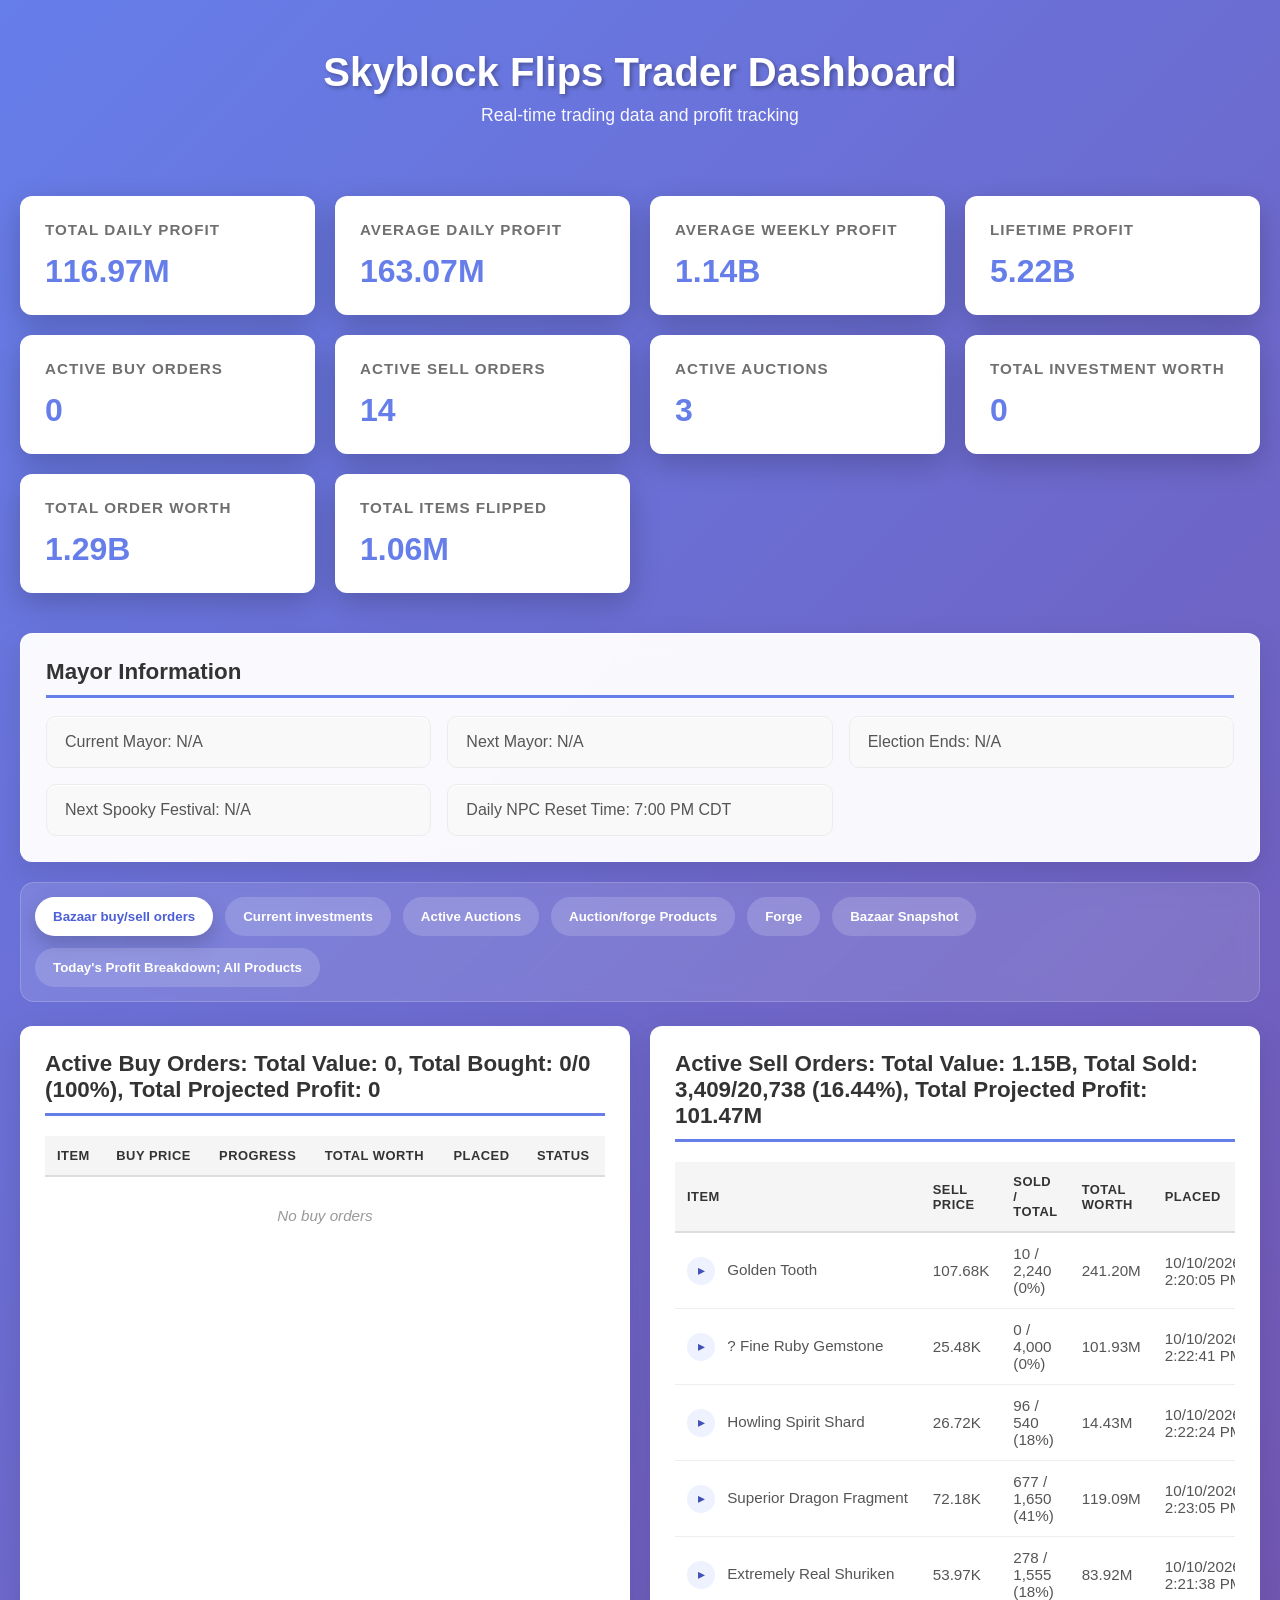
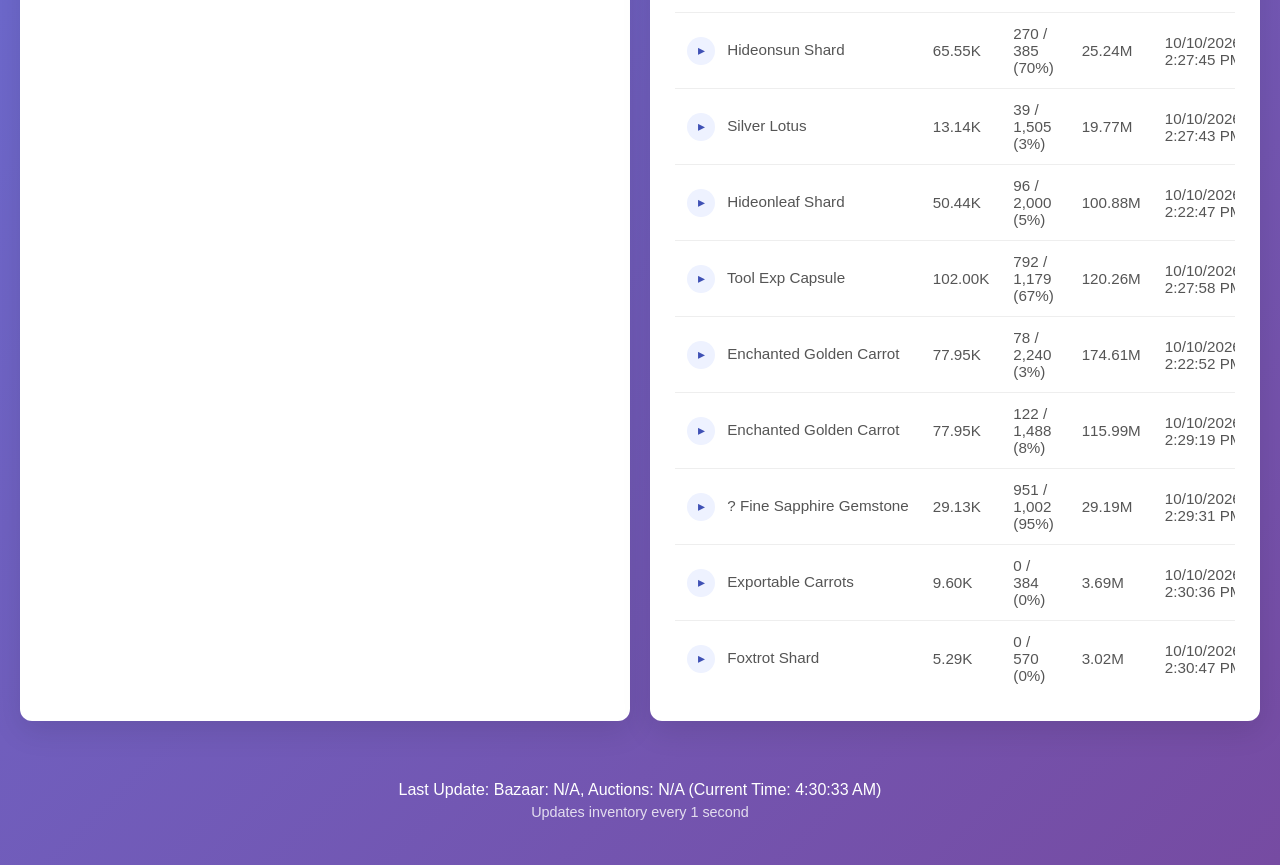
==== commit 88a13bb3: "ran program on server for a bit, going back to fix bugs" ====
--- a/frontend/index.html
+++ b/frontend/index.html
@@ -413,7 +413,7 @@
 
         <footer>
             <span id="lastUpdate">-</span>
-            <p class="update-info">Updates inventory every 2.5 seconds</p>
+            <p class="update-info">Updates inventory every 1 second</p>
         </footer>
     </div>
 
